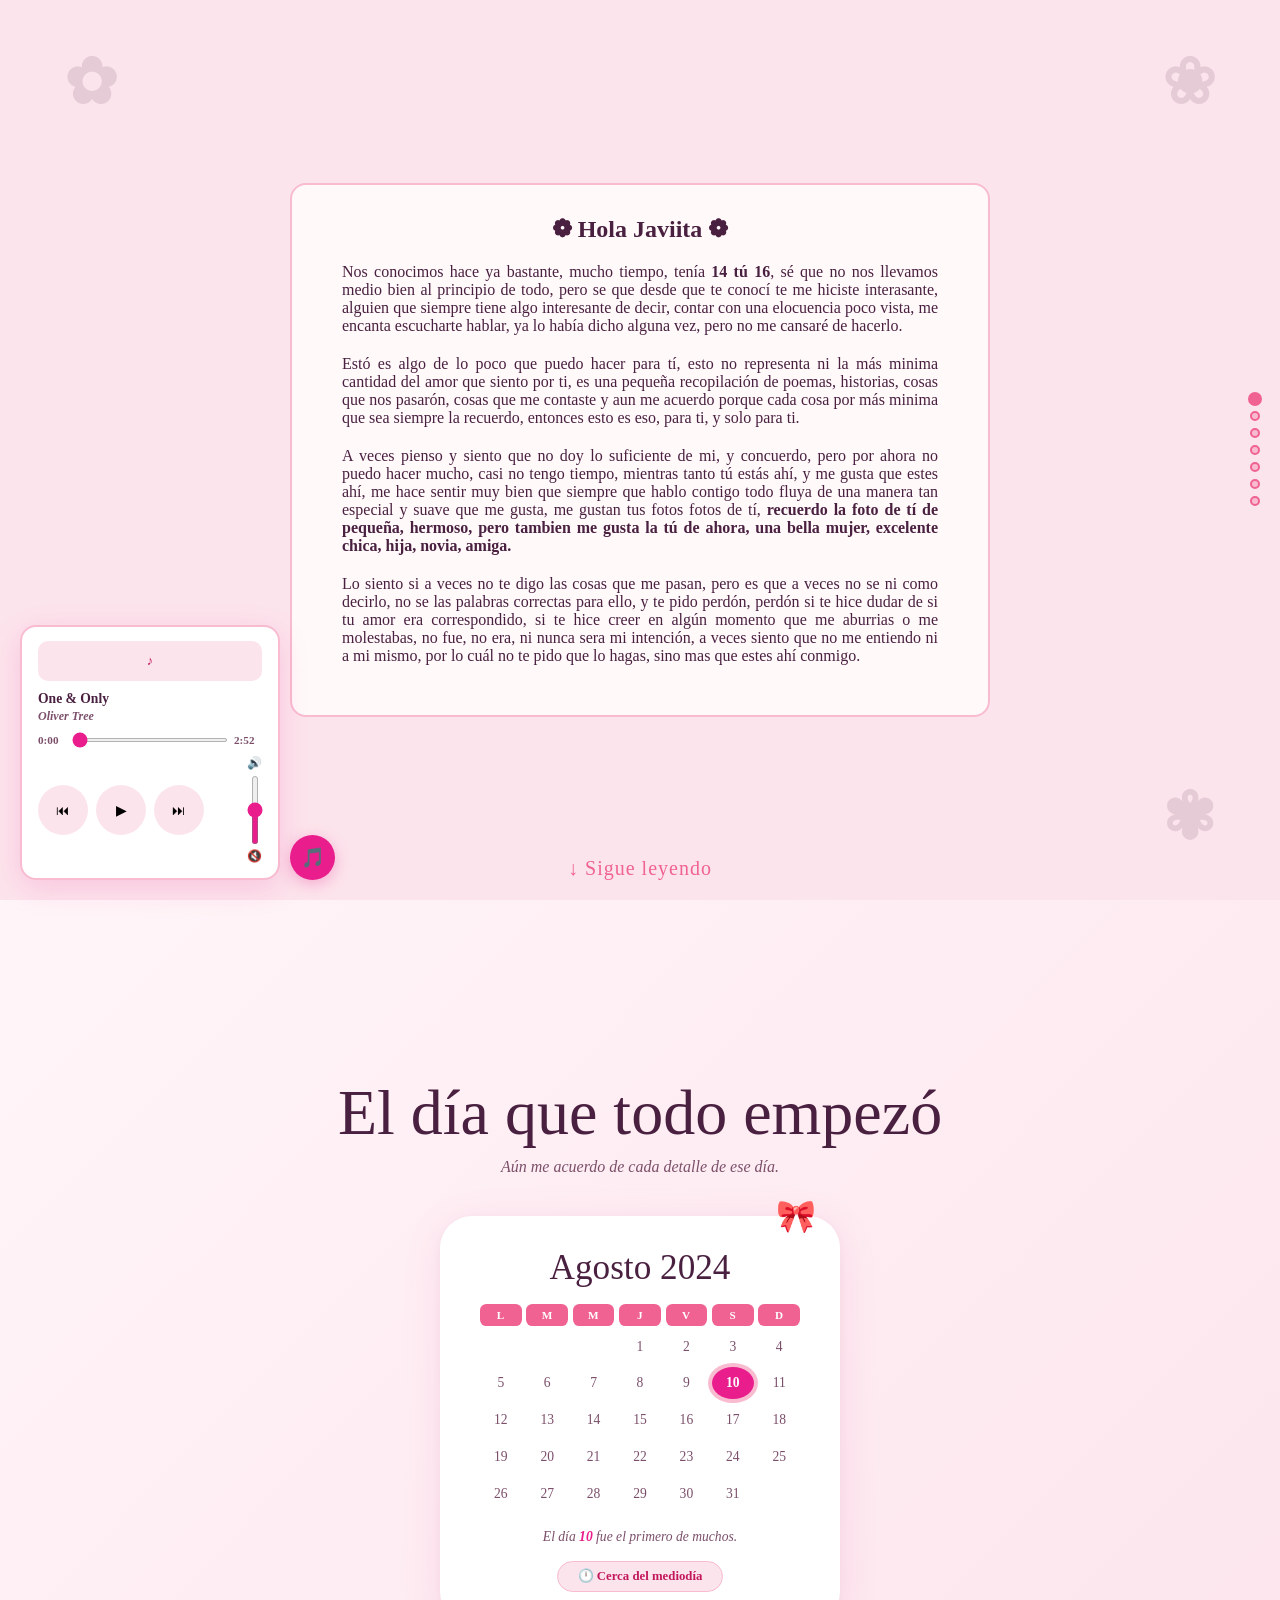
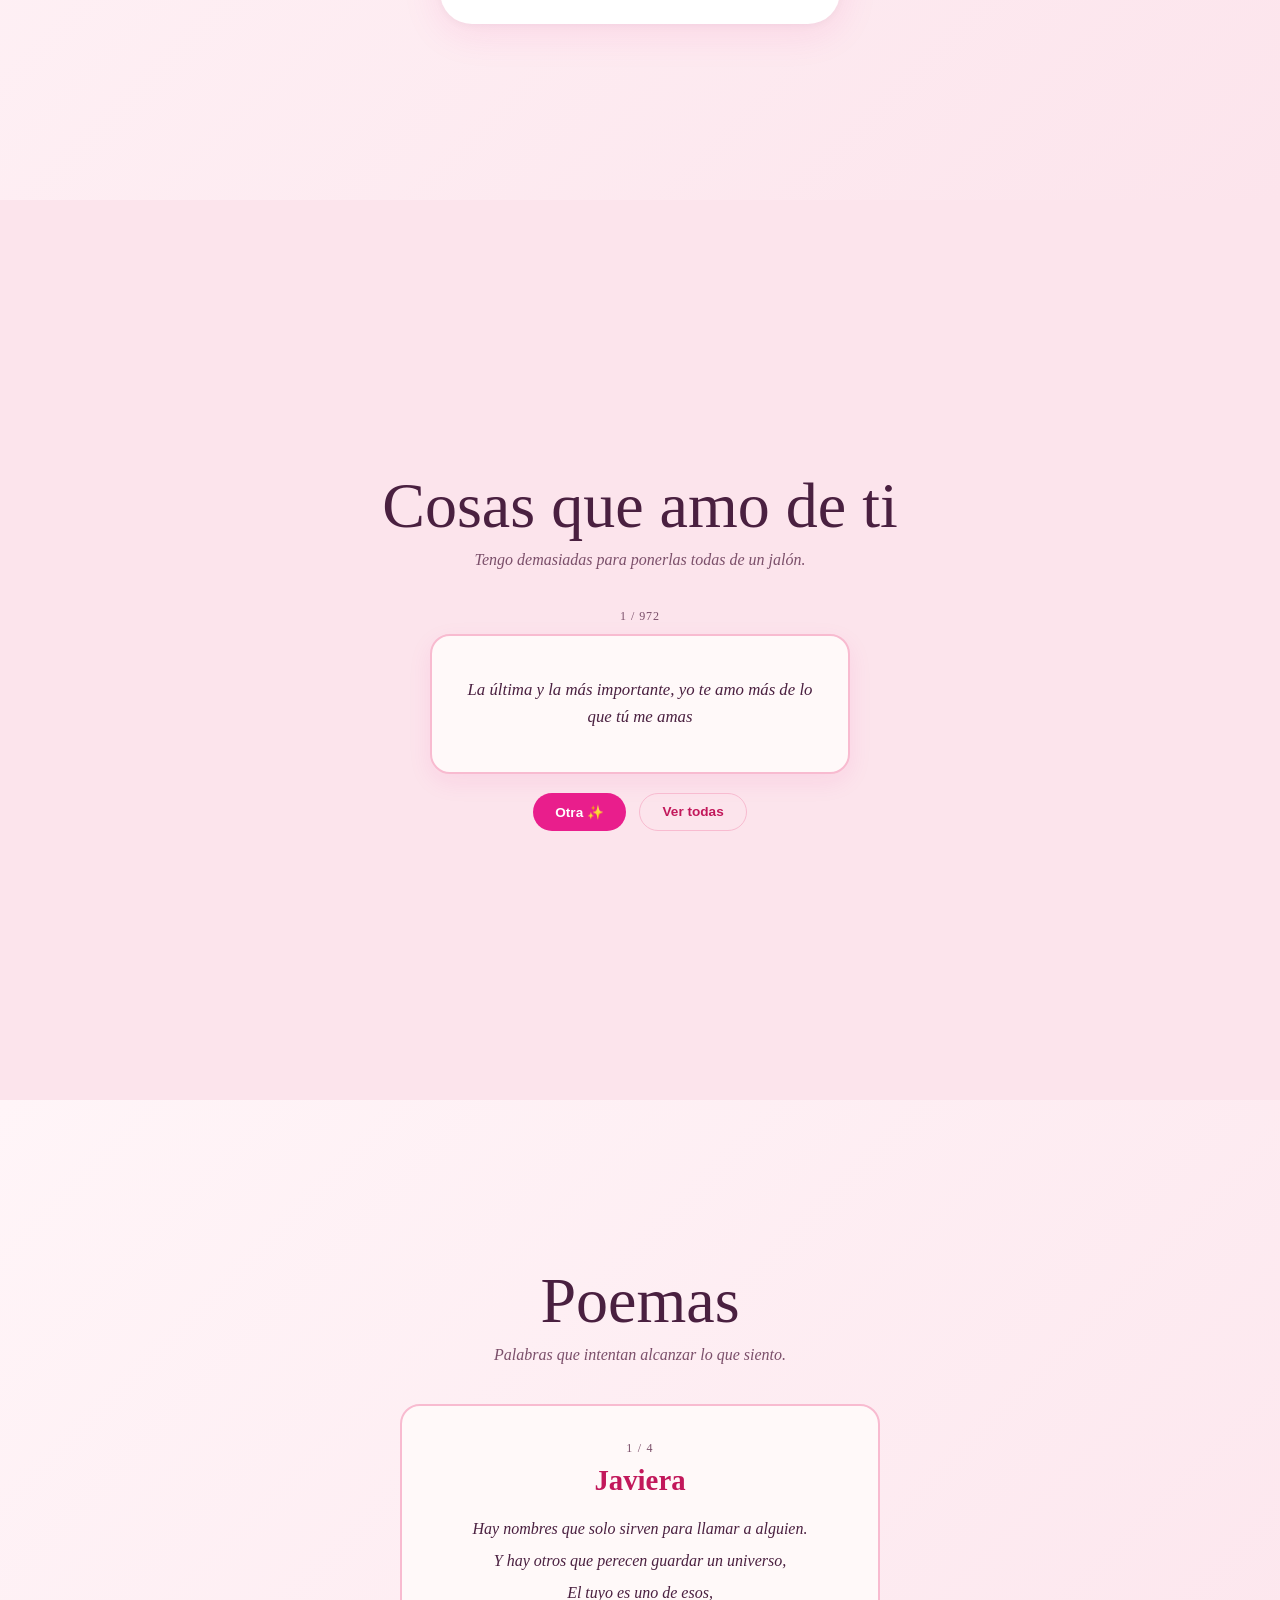
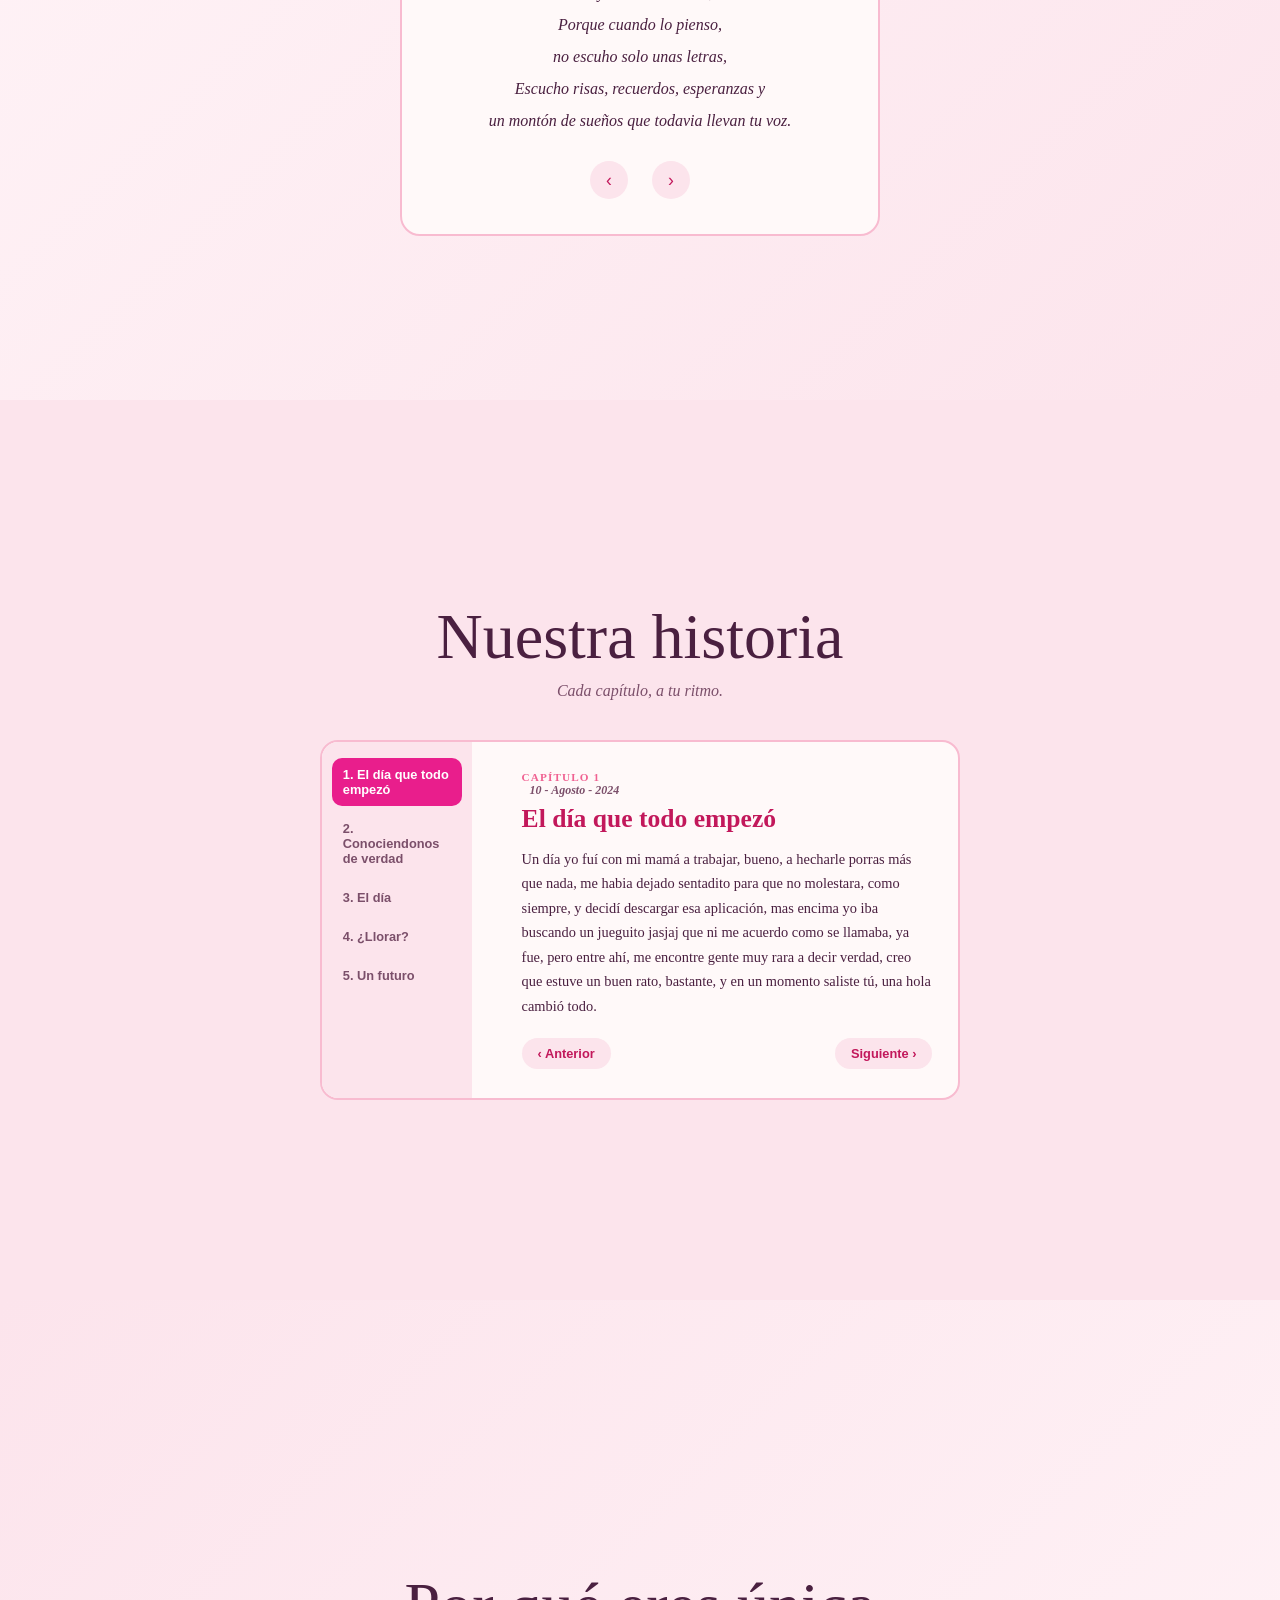
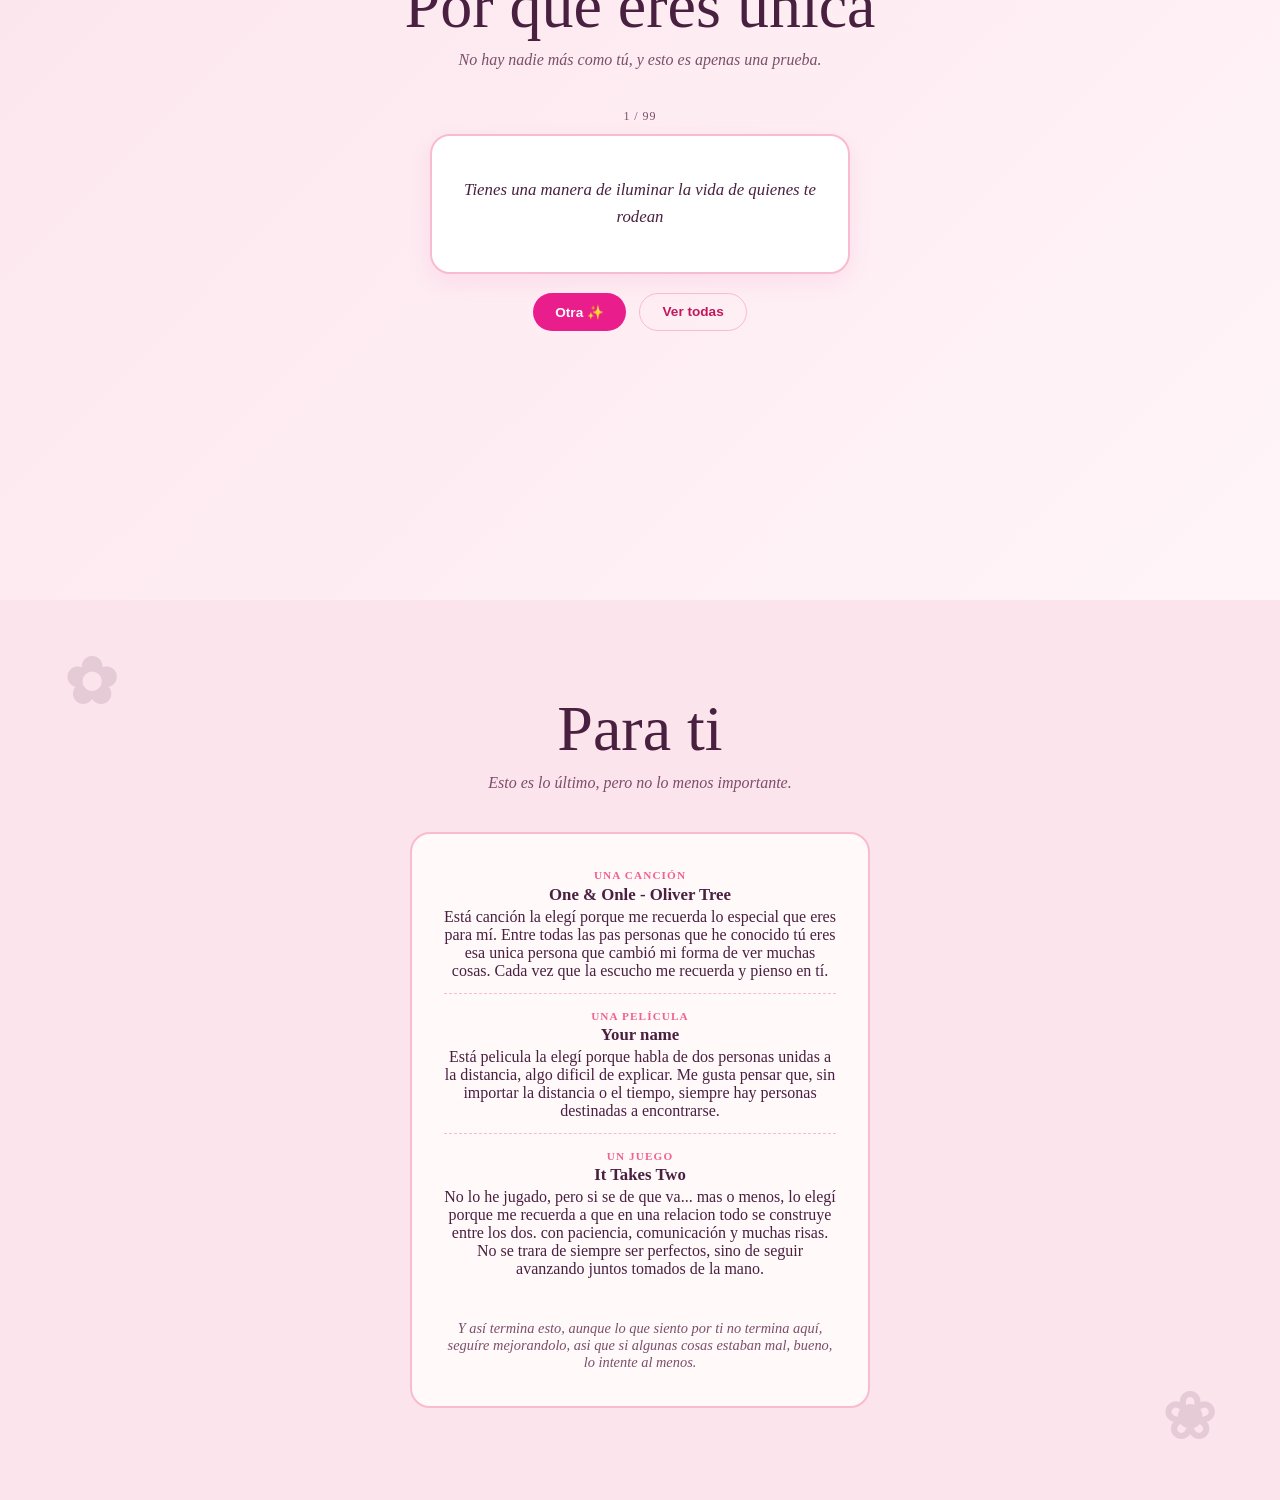
==== index.html @ 527dee8c "Add files via upload" ====
<!DOCTYPE html>
<html lang="es">
<head>
    <meta charset="UTF-8">
    <meta name="viewport" content="width=device-width, initial-scale=1.0">
    <title>Javiita</title>
    <link href="https://fonts.googleapis.com/css2?family=Nunito:ital,wght@0,200..1000;1,200..1000&display=swap" rel="stylesheet">
    <link href="https://fonts.googleapis.com/css2?family=Grenze+Gotisch:wght@100..900&display=swap" rel="stylesheet">
    <link rel="stylesheet" href="style.css">
</head>
    <!-- Antes del </body> -->
    <div class="music-player" id="musicPlayer">
      <button class="player-toggle" id="playerToggle" onclick="togglePlayer()">🎵</button>

      <div class="player-body" id="playerBody">

        <!-- Subtítulos -->
        <div class="lyrics-box" id="lyricsBox">
          <span id="lyricsLine">♪</span>
        </div>

        <!-- Info canción -->
        <div class="player-song">
          <span class="song-title" id="songTitle">Canción 1</span>
          <span class="song-artist" id="songArtist">Artista</span>
        </div>

        <!-- Barra de progreso -->
        <div class="progress-wrap">
          <span id="timeNow">0:00</span>
          <input type="range" id="progressBar" min="0" max="100" value="0"
                 oninput="seekSong(this.value)">
          <span id="timeTotal">0:00</span>
        </div>

        <!-- Controles + Volumen -->
        <div class="bottom-row">
          <div class="player-controls">
            <button onclick="prevSong()">⏮</button>
            <button id="playBtn" onclick="togglePlay()">▶</button>
            <button onclick="nextSong()">⏭</button>
          </div>
          <div class="volume-wrap">
            <span class="vol-icon">🔊</span>
            <input type="range" id="volumeSlider" class="volume-vertical"
                   min="0" max="1" step="0.01" value="0.5"
                   oninput="setVolume(this.value)">
            <span class="vol-icon">🔇</span>
          </div>
        </div>

      </div>
    </div>

    <audio id="audioPlayer"></audio>
<body>

    <!-- Navegación -->
    <nav class="nav-dots">
        <div class="nav-dot active" onclick="scrollToSection(0)" title="Inicio"></div>
        <div class="nav-dot" onclick="scrollToSection(1)" title="Cuando nos conocimos"></div>
        <div class="nav-dot" onclick="scrollToSection(2)" title="Cosas que amo de ti"></div>
        <div class="nav-dot" onclick="scrollToSection(3)" title="Poemas"></div>
        <div class="nav-dot" onclick="scrollToSection(4)" title="Nuestra historia"></div>
        <div class="nav-dot" onclick="scrollToSection(5)" title="Por qué eres única"></div>
        <div class="nav-dot" onclick="scrollToSection(6)" title="Para ti"></div>
    </nav>

    <!-- Primera Sección -->
    <section class="section section--first" id="1">

        <span class="cover-deco tl">✿</span>
        <span class="cover-deco tr">❀</span>
        <span class="cover-deco bl">❁</span>
        <span class="cover-deco br">✾</span>

        <div class="card-box">
            <div class="card-page">
                <h2>❁ Hola Javiita ❁</h2>
                <p>
                    Nos conocimos hace ya bastante, mucho tiempo, tenía <span> 14 tú 16</span>, sé que no nos llevamos medio bien
                    al principio de todo, pero se que desde que te conocí te me hiciste interasante, alguien que siempre
                    tiene algo interesante de decir, contar con una elocuencia poco vista, me encanta escucharte hablar,
                    ya lo había dicho alguna vez, pero no me cansaré de hacerlo.
                </p>

                <p>
                    Estó es algo de lo poco que puedo hacer para tí, esto no representa ni la más minima cantidad del
                    amor que siento por ti, es una pequeña recopilación de poemas, historias, cosas que nos pasarón,
                    cosas que me contaste y aun me acuerdo porque cada cosa por más minima que sea siempre la recuerdo,
                    entonces esto es eso, para ti, y solo para ti.
                </p>

                <p>
                    A veces pienso y siento que no doy lo suficiente de mi, y concuerdo, pero por ahora no puedo hacer mucho,
                    casi no tengo tiempo, mientras tanto tú estás ahí, y me gusta que estes ahí, me hace sentir muy bien que
                    siempre que hablo contigo todo fluya de una manera tan especial y suave que me gusta, me gustan tus fotos
                    fotos de tí, <span><strong>recuerdo la foto de tí de pequeña, hermoso, pero tambien me gusta la tú de ahora, una bella mujer,
                    excelente chica, hija, novia, amiga.</strong></span>
                </p>

                <p>
                    Lo siento si a veces no te digo las cosas que me pasan, pero es que a veces no se ni como decirlo, no se las
                    palabras correctas para ello, y te pido perdón, perdón si te hice dudar de si tu amor era correspondido, si te
                    hice creer en algún momento que me aburrias o me molestabas, no fue, no era, ni nunca sera mi intención, a veces
                    siento que no me entiendo ni a mi mismo, por lo cuál no te pido que lo hagas, sino mas que estes ahí conmigo.
                </p>
            </div>
        </div>

        <div class="scroll-hint">↓ Sigue leyendo</div>
    </section>

        <!-- ── SECCIÓN 2: CALENDARIO ── -->
    <section class="section section--second" id="s2">

      <div class="section-title reveal">El día que todo empezó</div>
      <p class="section-sub reveal reveal-delay-1">Aún me acuerdo de cada detalle de ese día.</p>
      <div class="calendar-wrap reveal reveal-delay-2">
        <div class="cal-month">Agosto 2024</div>
        <div class="cal-grid">
          <div class="cal-header">L</div>
          <div class="cal-header">M</div>
          <div class="cal-header">M</div>
          <div class="cal-header">J</div>
          <div class="cal-header">V</div>
          <div class="cal-header">S</div>
          <div class="cal-header">D</div>
          <!-- Week 1 -->
          <div class="cal-day empty"></div>
          <div class="cal-day empty"></div>
          <div class="cal-day empty"></div>
          <div class="cal-day">1</div>
          <div class="cal-day">2</div>
          <div class="cal-day">3</div>
          <div class="cal-day">4</div>
          <!-- Week 2 -->
          <div class="cal-day">5</div>
          <div class="cal-day">6</div>
          <div class="cal-day">7</div>
          <div class="cal-day">8</div>
          <div class="cal-day">9</div>
          <div class="cal-day special">10</div>
          <div class="cal-day">11</div>
          <!-- Week 3 -->
          <div class="cal-day">12</div>
          <div class="cal-day">13</div>
          <div class="cal-day">14</div>
          <div class="cal-day">15</div>
          <div class="cal-day">16</div>
          <div class="cal-day">17</div>
          <div class="cal-day">18</div>
          <!-- Week 4 -->
          <div class="cal-day">19</div>
          <div class="cal-day">20</div>
          <div class="cal-day">21</div>
          <div class="cal-day">22</div>
          <div class="cal-day">23</div>
          <div class="cal-day">24</div>
          <div class="cal-day">25</div>
          <!-- Week 5 -->
          <div class="cal-day">26</div>
          <div class="cal-day">27</div>
          <div class="cal-day">28</div>
          <div class="cal-day">29</div>
          <div class="cal-day">30</div>
          <div class="cal-day">31</div>
          <div class="cal-day empty"></div>
        </div>
        <p class="cal-note">El día <strong>10</strong> fue el primero de muchos.</p>
        <div class="time-bubble">🕛 Cerca del mediodía</div>
      </div>
    </section>

    <!-- ── SECCIÓN 3: COSAS QUE AMO DE TI ── -->
    <section class="section section--third" id="s3">
      <div class="section-title reveal">Cosas que amo de ti</div>
      <p class="section-sub reveal reveal-delay-1">Tengo demasiadas para ponerlas todas de un jalón.</p>

      <!-- El contenido real va en script.js, dentro del array "reasons" -->
      <div class="deck-wrap reveal reveal-delay-2" id="reasonsDeck">
        <div class="deck-count" id="reasonsCount">1 / 1</div>
        <div class="deck-card" id="reasonsCard">Cargando...</div>
        <div class="deck-actions">
          <button class="deck-btn deck-btn--main" onclick="drawReason()">Otra ✨</button>
          <button class="deck-btn deck-btn--ghost" onclick="toggleReasonsList()">Ver todas</button>
        </div>
        <div class="deck-list hidden" id="reasonsList"></div>
      </div>
    </section>
    <!-- ── SECCIÓN 4: POEMAS ── -->
    <section class="section section--fourth" id="s4">
      <div class="section-title reveal">Poemas</div>
      <p class="section-sub reveal reveal-delay-1">Palabras que intentan alcanzar lo que siento.</p>

      <!-- PERSONALIZA AQUÍ: reemplaza el poema y usa los botones para navegar entre varios -->
      <div class="poem-wrap reveal reveal-delay-2" id="poemWrap">
        <div class="poem-index" id="poemIndex">1 / 1</div>
        <h3 class="poem-title" id="poemTitle">Sin título</h3>
        <p class="poem-text" id="poemText">
          Escribe aquí tu poema,<br>
          línea por línea,<br>
          como quieras que se lea,<br>
          despacio, sin prisa.
        </p>
        <div class="poem-nav">
          <button onclick="prevPoem()">‹</button>
          <button onclick="nextPoem()">›</button>
        </div>
      </div>
    </section>

    <!-- ── SECCIÓN 5: NUESTRA HISTORIA ── -->
    <section class="section section--fifth" id="s5">
      <div class="section-title reveal">Nuestra historia</div>
      <p class="section-sub reveal reveal-delay-1">Cada capítulo, a tu ritmo.</p>

      <!-- El contenido real va en script.js, dentro del array "stories" -->
      <div class="story-layout reveal reveal-delay-2">
        <div class="story-menu" id="storyMenu"></div>
        <div class="story-viewer">
          <span class="story-chapter" id="storyChapter">Capítulo 1</span>
          <span class="story-date" id="storyDate"></span>
          <h3 class="story-title" id="storyTitle"></h3>
          <p class="story-text" id="storyText"></p>
          <div class="story-nav">
            <button onclick="prevStory()">‹ Anterior</button>
            <button onclick="nextStory()">Siguiente ›</button>
          </div>
        </div>
      </div>
    </section>

    <!-- ── SECCIÓN 6: POR QUÉ ERES ÚNICA ── -->
    <section class="section section--sixth" id="s6">
      <div class="section-title reveal">Por qué eres única</div>
      <p class="section-sub reveal reveal-delay-1">No hay nadie más como tú, y esto es apenas una prueba.</p>

      <!-- El contenido real va en script.js, dentro del array "uniqueReasons" -->
      <div class="deck-wrap deck-wrap--alt reveal reveal-delay-2" id="uniqueDeck">
        <div class="deck-count" id="uniqueCount">1 / 1</div>
        <div class="deck-card" id="uniqueCard">Cargando...</div>
        <div class="deck-actions">
          <button class="deck-btn deck-btn--main" onclick="drawUnique()">Otra ✨</button>
          <button class="deck-btn deck-btn--ghost" onclick="toggleUniqueList()">Ver todas</button>
        </div>
        <div class="deck-list hidden" id="uniqueList"></div>
      </div>
    </section>

    <!-- ── SECCIÓN 7: PARA TI (dedicatoria) ── -->
    <section class="section section--seventh" id="s7">
      <span class="cover-deco tl">✿</span>
      <span class="cover-deco br">❀</span>

      <div class="section-title reveal">Para ti</div>
      <p class="section-sub reveal reveal-delay-1">Esto es lo último, pero no lo menos importante.</p>

      <!-- PERSONALIZA AQUÍ: cambia el nombre de la canción, película y juego que le dedicas -->
      <div class="dedication-wrap reveal reveal-delay-2">
        <div class="dedication-item">
          <span class="dedication-label">Una canción</span>
          <span class="dedication-value">One & Onle - Oliver Tree</span>
          <p>Está canción la elegí porque me recuerda lo especial que eres para mí. Entre todas las pas personas que he conocido
            tú eres esa unica persona que cambió mi forma de ver muchas cosas. Cada vez que la escucho me recuerda y pienso en tí.
          </p>
        </div>
        <div class="dedication-item">
          <span class="dedication-label">Una película</span>
          <span class="dedication-value">Your name</span>
          <p>Está pelicula la elegí porque habla de dos personas unidas a la distancia, algo dificil de explicar. Me gusta pensar que, sin
            importar la distancia o el tiempo, siempre hay personas destinadas a encontrarse.
          </p>
        </div>
        <div class="dedication-item">
          <span class="dedication-label">Un juego</span>
          <span class="dedication-value">It Takes Two</span>
          <p>No lo he jugado, pero si se de que va... mas o menos, lo elegí porque me recuerda a que en una relacion todo se construye entre los dos.
            con paciencia, comunicación y muchas risas. No se trara de siempre ser perfectos, sino de seguir avanzando juntos tomados de la mano.
          </p>
        </div>
        <p class="dedication-note">Y así termina esto, aunque lo que siento por ti no termina aquí, seguíre mejorandolo, asi que si algunas cosas estaban mal, bueno, lo intente al menos.</p>
      </div>
    </section>

    <!-- Script de navegación -->
    <script src="script.js"></script>
</body>
</html>
---- style.css ----
/* === Variables === */
:root {
    --pink-soft: #fce4ec;
    --pink-mid: #f8bbd0;
    --pink-deep: #e91e8c;
    --pink-accent: #f06292;
    --pink-dark: #c2185b;
    --cream: #fff9f9;
    --text-dark: #4a2040;
    --text-mid: #7b4f6a;
    --gold: #f9c74f;
    --gold-soft: #fcdb8e;
    --gold-dark: #f9c74f;
    --title-size: 32px;
    --font-size: 16px;
}

/* === Reset === */
* { margin: 0; padding: 0; box-sizing: border-box; }

html { scroll-behavior: smooth; user-select: none; }

/* === Body === */
body {
    font-family: 'Playfair Display', serif;
    background: var(--pink-soft);
    font-size: var(--font-size);
    color: var(--text-dark);
    text-align: justify;
}

span{
  font-weight: bolder;
}

/* === Navegación === */
.nav-dots {
    position: fixed;
    right: 20px;
    top: 50%;
    transform: translateY(-50%);
    display: flex;
    flex-direction: column;
    gap: 7px;
    z-index: 100;
}

.nav-dot {
    width: 10px;
    height: 10px;
    border-radius: 50%;
    background: var(--pink-mid);
    border: 2px solid var(--pink-accent);
    cursor: pointer;
    transition: all 0.3s;
}

.nav-dot.active,
.nav-dot:hover {
    background: var(--pink-accent);
    transform: scale(1.4);
}

/* === Sections === */
section {
    min-height: 100vh;
    display: flex;
    align-items: center;
    justify-content: center;
    flex-direction: column; /* o row, según tu layout */
    padding: 50px 25px;
    overflow: hidden; /* evita scroll horizontal */
}

.section--body {
    border: 3px solid var(--text-mid);
    border-radius: 20px;
    padding: 15px;
    background: var(--pink-mid);
}

/* === Card === */
.card-box {
    width: min(80%, 700px)
}

.card-box h2{
    text-align: center;
}

.card-box p{
    margin: 20px;;
}

.card-page {
    background: var(--cream);
    border: 2px solid var(--pink-mid);
    border-radius: 16px;
    padding: 30px;
}

.scroll-hint{
    position: absolute; bottom: 20px;
    left: 50%; transform: translateX(-50%);
    font-size: 20px; color: var(--pink-accent);
    animation: bounce 2s infinite;
    letter-spacing: 1px;
}

.cover-deco{
    position: absolute;
    font-size: 4rem;
    opacity: 0.12;
    animation: spin 20s linear infinite;
}

@keyframes spin { to { transform: rotate(360deg); } }
.cover-deco.tl { top: 5%; left: 5%; }
.cover-deco.tr { top: 5%; right: 5%; }
.cover-deco.bl { bottom: 5%; left: 5%; }
.cover-deco.br { bottom: 5%; right: 5%; }


/* ── SECTION 2: CALENDARIO ── */
.section--second {
  background: linear-gradient(135deg, #fff5f8, #fce4ec);
  flex-direction: column; text-align: center;
}

.section-title {
  font-family: 'Dancing Script', cursive;
  font-size: clamp(2.5rem, 6vw, 4rem);
  color: var(--text-dark);
  margin-bottom: 0.5rem;
}
.section-sub {
  font-style: italic;
  color: var(--text-mid);
  margin-bottom: 2.5rem;
  font-size: 1rem;
}

.calendar-wrap {
  background: white;
  border-radius: 2rem;
  padding: 2rem 2.5rem;
  box-shadow: 0 8px 40px rgba(233,30,140,0.1), 0 2px 8px rgba(0,0,0,0.04);
  max-width: 400px;
  width: 100%;
  position: relative;
}
.calendar-wrap::before {
  content: '🎀';
  position: absolute; top: -1.2rem; right: 1.5rem;
  font-size: 2rem;
}

.cal-month {
  font-family: 'Dancing Script', cursive;
  font-size: 2.2rem;
  color: var(--text-dark);
  margin-bottom: 1rem;
}

.cal-grid {
  display: grid;
  grid-template-columns: repeat(7, 1fr);
  gap: 0.3rem;
  text-align: center;
}

.cal-header {
  font-size: 0.7rem;
  font-weight: 700;
  color: white;
  background: var(--pink-accent);
  border-radius: 0.4rem;
  padding: 0.3rem 0;
  letter-spacing: 0.05em;
}

.cal-day {
  font-size: 0.85rem;
  color: var(--text-mid);
  padding: 0.5rem 0.2rem;
  border-radius: 0.5rem;
  cursor: default;
  transition: all 0.2s;
  font-weight: 500;
}
.cal-day:hover { background: var(--pink-soft); }
.cal-day.empty { color: transparent; }
.cal-day.special {
  background: var(--pink-deep);
  color: white;
  font-weight: 700;
  border-radius: 50%;
  position: relative;
  animation: pulseHeart 2s infinite;
  box-shadow: 0 0 0 4px var(--pink-mid);
}
@keyframes pulseHeart {
  0%,100% { box-shadow: 0 0 0 4px var(--pink-mid); }
  50% { box-shadow: 0 0 0 8px rgba(233,30,140,0.15); }
}

.cal-note {
  margin-top: 1.2rem;
  font-size: 0.85rem;
  color: var(--text-mid);
  font-style: italic;
}
.cal-note strong { color: var(--pink-deep); }

.time-bubble {
  display: inline-block;
  margin-top: 1rem;
  background: var(--pink-soft);
  border-radius: 999px;
  padding: 0.4rem 1.2rem;
  font-size: 0.8rem;
  color: var(--pink-dark);
  font-weight: 700;
  border: 1.5px solid var(--pink-mid);
}


/* == Sección 2 - Por qué te amo? ==*/
/* === Card === */
.card-box {
    width: min(80%, 700px)
}

.card-box h2{
    text-align: center;
}

.card-box p{
    margin: 20px;;
}

.card-page {
    background: var(--cream);
    border: 2px solid var(--pink-mid);
    border-radius: 16px;
    padding: 30px;
}



/* === Mini Reproductor === */
.music-player {
  position: fixed;
  bottom: 20px;
  left: 20px;
  z-index: 200;
  display: flex;
  flex-direction: row-reverse;
  align-items: flex-end;
  gap: 10px;
}

.player-toggle {
  width: 45px;
  height: 45px;
  border-radius: 50%;
  background: var(--pink-deep);
  border: none;
  font-size: 1.2rem;
  cursor: pointer;
  box-shadow: 0 4px 15px rgba(233,30,140,0.3);
  transition: transform 0.2s;
  flex-shrink: 0;
}
.player-toggle:hover { transform: scale(1.1); }

.player-body {
  background: white;
  border-radius: 16px;
  padding: 14px 16px;
  box-shadow: 0 8px 30px rgba(233,30,140,0.15);
  border: 2px solid var(--pink-mid);
  display: flex;
  flex-direction: column;
  gap: 10px;
  width: 260px;

  overflow: hidden;
  max-height: 400px;
  opacity: 1;
  transition: max-height 0.4s ease, opacity 0.3s ease, padding 0.3s ease;
}
.player-body.hidden {
  max-height: 0;
  opacity: 0;
  padding: 0;
}

/* Subtítulos */
.lyrics-box {
  background: var(--pink-soft);
  border-radius: 10px;
  padding: 8px 12px;
  min-height: 40px;
  display: flex;
  align-items: center;
  justify-content: center;
  text-align: center;
}
#lyricsLine {
  font-size: 0.8rem;
  color: var(--pink-dark);
  font-style: italic;
  font-weight: 600;
  transition: opacity 0.3s;
}

/* Info */
.player-song { display: flex; flex-direction: column; gap: 2px; }
.song-title {
  font-size: 0.85rem;
  font-weight: 700;
  color: var(--text-dark);
  white-space: nowrap;
  overflow: hidden;
  text-overflow: ellipsis;
}
.song-artist { font-size: 0.75rem; color: var(--text-mid); font-style: italic; }

/* Progreso */
.progress-wrap {
  display: flex;
  align-items: center;
  gap: 6px;
}
.progress-wrap span {
  font-size: 0.7rem;
  color: var(--text-mid);
  min-width: 28px;
}
.progress-wrap input[type=range] {
  flex: 1;
  accent-color: var(--pink-deep);
  cursor: pointer;
  height: 4px;
}

/* Bottom row: controles + volumen */
.bottom-row {
  display: flex;
  align-items: center;
  justify-content: space-between;
  gap: 8px;
}

.player-controls {
  display: flex;
  gap: 8px;
}
.player-controls button {
  background: var(--pink-soft);
  border: none;
  border-radius: 50%;
  width: 50px;
  height: 50px;
  cursor: pointer;
  font-size: 0.85rem;
  transition: background 0.2s;
}
.player-controls button:hover { background: var(--pink-mid); }

/* Volumen vertical */
.volume-wrap {
  display: flex;
  flex-direction: column;
  align-items: center;
  gap: 4px;
}
.vol-icon { font-size: 0.75rem; }

.volume-vertical {
  writing-mode: vertical-lr;
  direction: rtl;
  appearance: slider-vertical;
  -webkit-appearance: slider-vertical;
  width: 6px;
  height: 70px;
  accent-color: var(--pink-deep);
  cursor: pointer;
}
/* ══════════════════════════════════════ */
/* ── SECCIÓN 3: COSAS QUE AMO DE TI ── */
/* ══════════════════════════════════════ */
.section--third {
  flex-direction: column;
  text-align: center;
}

/* ══════════════════════════════════════ */
/* ── SECCIÓN 4: POEMAS ── */
/* ══════════════════════════════════════ */
.section--fourth {
  flex-direction: column;
  text-align: center;
  background: linear-gradient(135deg, #fff5f8, #fce4ec);
}

.poem-wrap {
  background: var(--cream);
  border: 2px solid var(--pink-mid);
  border-radius: 20px;
  padding: 2.2rem 2rem;
  max-width: 480px;
  width: 100%;
  position: relative;
}

.poem-index {
  font-size: 0.75rem;
  color: var(--text-mid);
  letter-spacing: 0.1em;
  margin-bottom: 0.5rem;
}

.poem-title {
  font-family: 'Dancing Script', cursive;
  font-size: 1.8rem;
  color: var(--pink-dark);
  margin-bottom: 1rem;
}

.poem-text {
  font-size: 1rem;
  line-height: 2;
  color: var(--text-dark);
  font-style: italic;
  text-align: center;
}

.poem-nav {
  display: flex;
  justify-content: center;
  gap: 1.5rem;
  margin-top: 1.5rem;
}
.poem-nav button {
  background: var(--pink-soft);
  border: none;
  border-radius: 50%;
  width: 38px;
  height: 38px;
  font-size: 1.1rem;
  cursor: pointer;
  color: var(--pink-dark);
  transition: background 0.2s;
}
.poem-nav button:hover { background: var(--pink-mid); }

/* ══════════════════════════════════════ */
/* ── SECCIÓN 5: NUESTRA HISTORIA (capítulos) ── */
/* ══════════════════════════════════════ */
.section--fifth {
  flex-direction: column;
  text-align: center;
}

.story-layout {
  display: flex;
  gap: 1.5rem;
  max-width: 640px;
  width: 100%;
  text-align: left;
  background: var(--cream);
  border: 2px solid var(--pink-mid);
  border-radius: 18px;
  overflow: hidden;
  min-height: 360px;
}

.story-menu {
  flex: 0 0 150px;
  background: var(--pink-soft);
  padding: 1rem 0.6rem;
  display: flex;
  flex-direction: column;
  gap: 0.4rem;
  max-height: 420px;
  overflow-y: auto;
}

.story-menu-item {
  background: transparent;
  border: none;
  text-align: left;
  padding: 0.55rem 0.7rem;
  border-radius: 10px;
  font-size: 0.8rem;
  color: var(--text-mid);
  cursor: pointer;
  transition: background 0.2s, color 0.2s;
  font-weight: 600;
}
.story-menu-item:hover {
  background: var(--pink-mid);
}
.story-menu-item.active {
  background: var(--pink-deep);
  color: white;
}

.story-viewer {
  flex: 1;
  padding: 1.8rem 1.6rem;
  display: flex;
  flex-direction: column;
}

.story-chapter {
  font-size: 0.7rem;
  text-transform: uppercase;
  letter-spacing: 0.1em;
  color: var(--pink-accent);
  font-weight: 700;
}
.story-date {
  font-size: 0.75rem;
  color: var(--text-mid);
  font-style: italic;
  margin-left: 0.5rem;
}

.story-title {
  font-family: 'Dancing Script', cursive;
  font-size: 1.6rem;
  color: var(--pink-dark);
  margin: 0.4rem 0 0.8rem;
}

.story-text {
  font-size: 0.9rem;
  line-height: 1.7;
  color: var(--text-dark);
  flex: 1;
}

.story-nav {
  display: flex;
  justify-content: space-between;
  margin-top: 1.2rem;
}
.story-nav button {
  background: var(--pink-soft);
  border: none;
  border-radius: 999px;
  padding: 0.5rem 1rem;
  font-size: 0.8rem;
  font-weight: 600;
  color: var(--pink-dark);
  cursor: pointer;
  transition: background 0.2s;
}
.story-nav button:hover { background: var(--pink-mid); }

@media (max-width: 560px) {
  .story-layout { flex-direction: column; }
  .story-menu {
    flex-direction: row;
    flex: none;
    max-height: none;
    overflow-x: auto;
    overflow-y: visible;
  }
  .story-menu-item { flex: 0 0 auto; white-space: nowrap; }
}

/* ══════════════════════════════════════ */
/* ── SECCIÓN 6: POR QUÉ ERES ÚNICA ── */
/* ══════════════════════════════════════ */
.section--sixth {
  flex-direction: column;
  text-align: center;
  background: linear-gradient(135deg, #fce4ec, #fff5f8);
}

/* ══════════════════════════════════════ */
/* ── Mazo de tarjetas (usado en sección 3 y 6) ── */
/* ══════════════════════════════════════ */
.deck-wrap {
  max-width: 420px;
  width: 100%;
}

.deck-count {
  font-size: 0.75rem;
  color: var(--text-mid);
  letter-spacing: 0.08em;
  margin-bottom: 0.6rem;
}

.deck-card {
  background: var(--cream);
  border: 2px solid var(--pink-mid);
  border-radius: 20px;
  padding: 2.4rem 1.8rem;
  min-height: 140px;
  display: flex;
  align-items: center;
  justify-content: center;
  font-size: 1.05rem;
  line-height: 1.6;
  color: var(--text-dark);
  font-style: italic;
  transition: opacity 0.2s ease, transform 0.2s ease;
  box-shadow: 0 8px 25px rgba(233,30,140,0.08);
}
.deck-wrap--alt .deck-card { background: white; }

.deck-card.flip {
  opacity: 0;
  transform: scale(0.97);
}

.deck-actions {
  display: flex;
  justify-content: center;
  gap: 0.8rem;
  margin-top: 1.2rem;
}

.deck-btn {
  border: none;
  border-radius: 999px;
  padding: 0.65rem 1.4rem;
  font-size: 0.85rem;
  font-weight: 700;
  cursor: pointer;
  transition: transform 0.15s ease, background 0.2s ease;
}
.deck-btn:hover { transform: translateY(-2px); }

.deck-btn--main {
  background: var(--pink-deep);
  color: white;
}
.deck-btn--ghost {
  background: transparent;
  color: var(--pink-dark);
  border: 1.5px solid var(--pink-mid);
}

.deck-list {
  margin-top: 1.2rem;
  max-height: 320px;
  overflow-y: auto;
  background: white;
  border: 1.5px solid var(--pink-mid);
  border-radius: 14px;
  padding: 0.6rem 1rem;
  text-align: left;
}
.deck-list.hidden { display: none; }
.deck-list-item {
  font-size: 0.85rem;
  color: var(--text-mid);
  padding: 0.5rem 0;
  border-bottom: 1px dashed var(--pink-mid);
}
.deck-list-item:last-child { border-bottom: none; }
.deck-list-item::before {
  content: attr(data-n) ". ";
  color: var(--pink-accent);
  font-weight: 700;
}

/* ══════════════════════════════════════ */
/* ── SECCIÓN 7: PARA TI (dedicatoria) ── */
/* ══════════════════════════════════════ */
.section--seventh {
  flex-direction: column;
  text-align: center;
  position: relative;
}

.dedication-wrap {
  background: var(--cream);
  border: 2px solid var(--pink-mid);
  border-radius: 20px;
  padding: 2.2rem 2rem;
  max-width: 460px;
  width: 100%;
  display: flex;
  flex-direction: column;
  gap: 1rem;
}

.dedication-item {
  display: flex;
  flex-direction: column;
  gap: 0.2rem;
  padding-bottom: 0.8rem;
  border-bottom: 1px dashed var(--pink-mid);
}
.dedication-item:last-of-type { border-bottom: none; }

.dedication-label {
  font-size: 0.7rem;
  text-transform: uppercase;
  letter-spacing: 0.1em;
  color: var(--pink-accent);
  font-weight: 700;
}

.dedication-value {
  font-size: 1.05rem;
  color: var(--text-dark);
  font-weight: 600;
}

.dedication-note {
  margin-top: 0.8rem;
  font-style: italic;
  color: var(--text-mid);
  font-size: 0.9rem;
}

/* ══════════════════════════════════════ */
/* ── Animaciones de aparición al hacer scroll (reveal) ── */
/* ══════════════════════════════════════ */
.reveal {
  opacity: 0;
  transform: translateY(20px);
  transition: opacity 0.6s ease, transform 0.6s ease;
}
.reveal.visible {
  opacity: 1;
  transform: translateY(0);
}
.reveal-delay-1.visible { transition-delay: 0.1s; }
.reveal-delay-2.visible { transition-delay: 0.2s; }
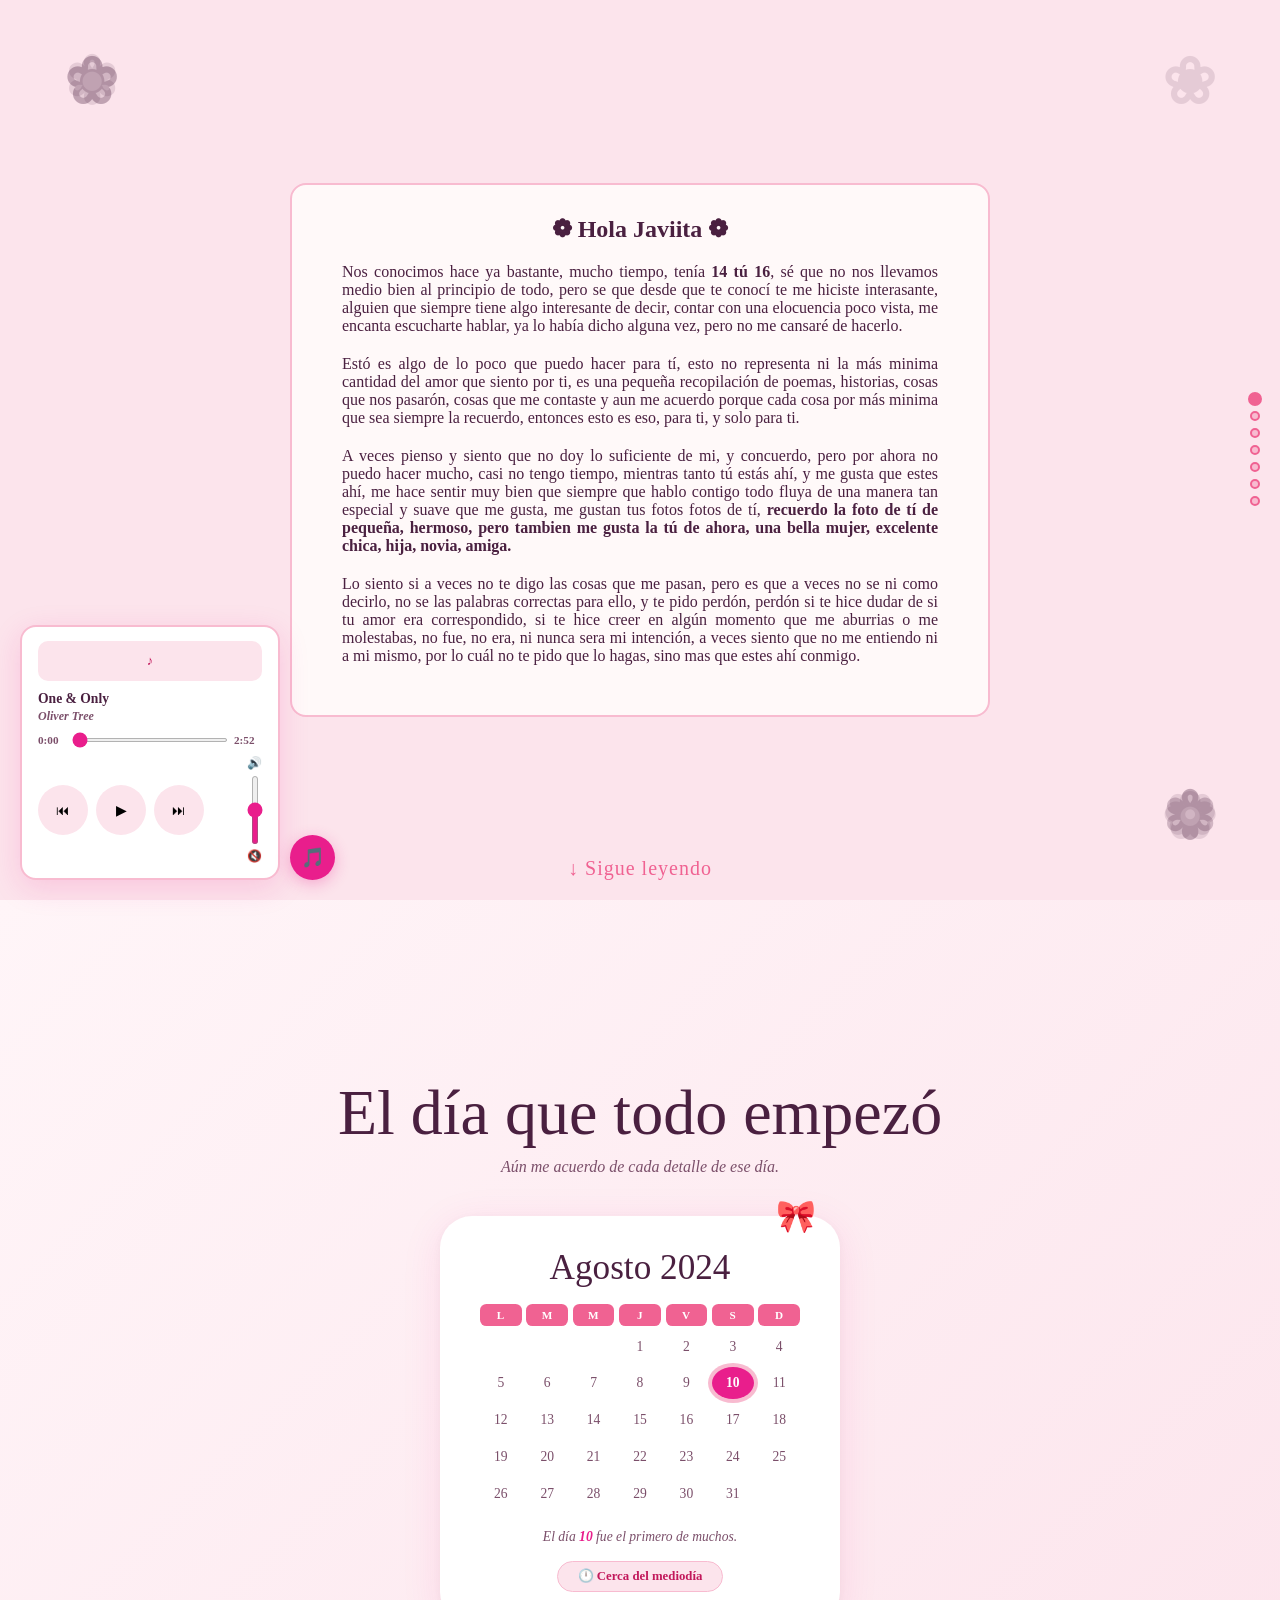
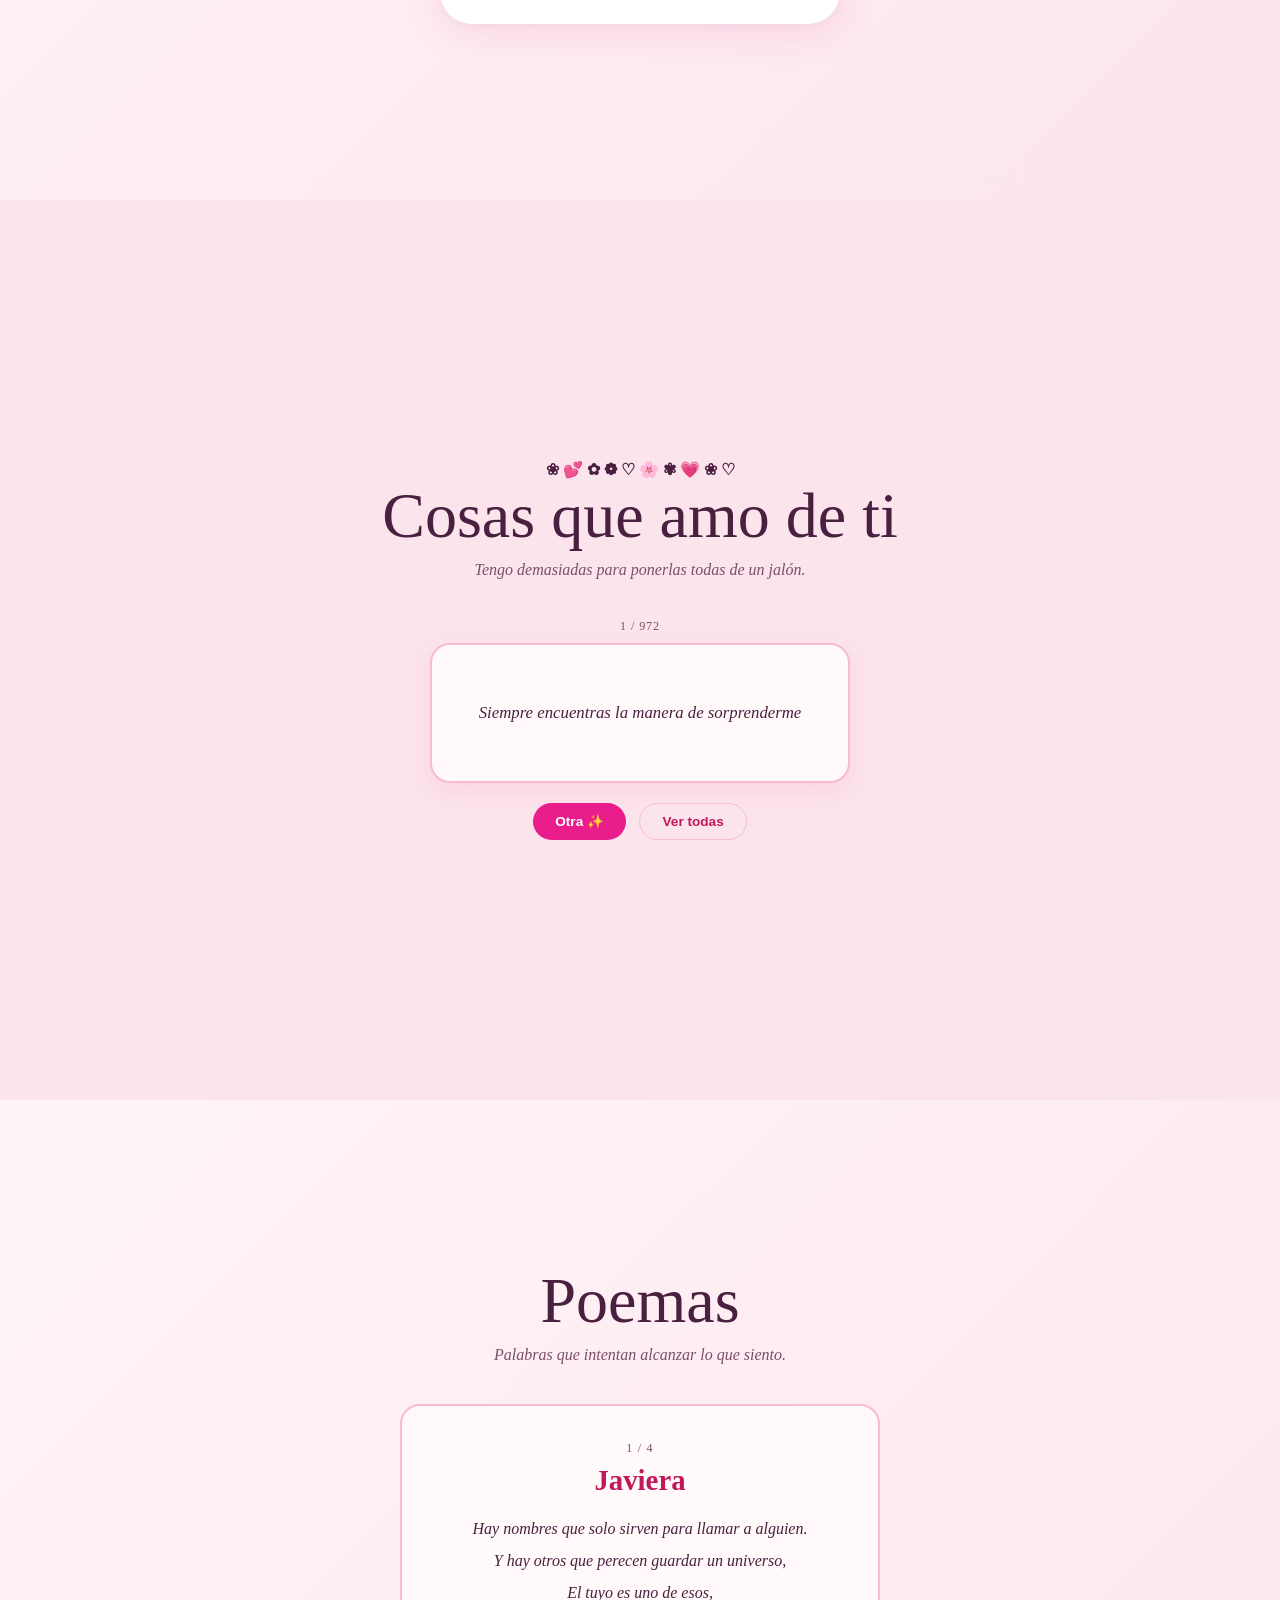
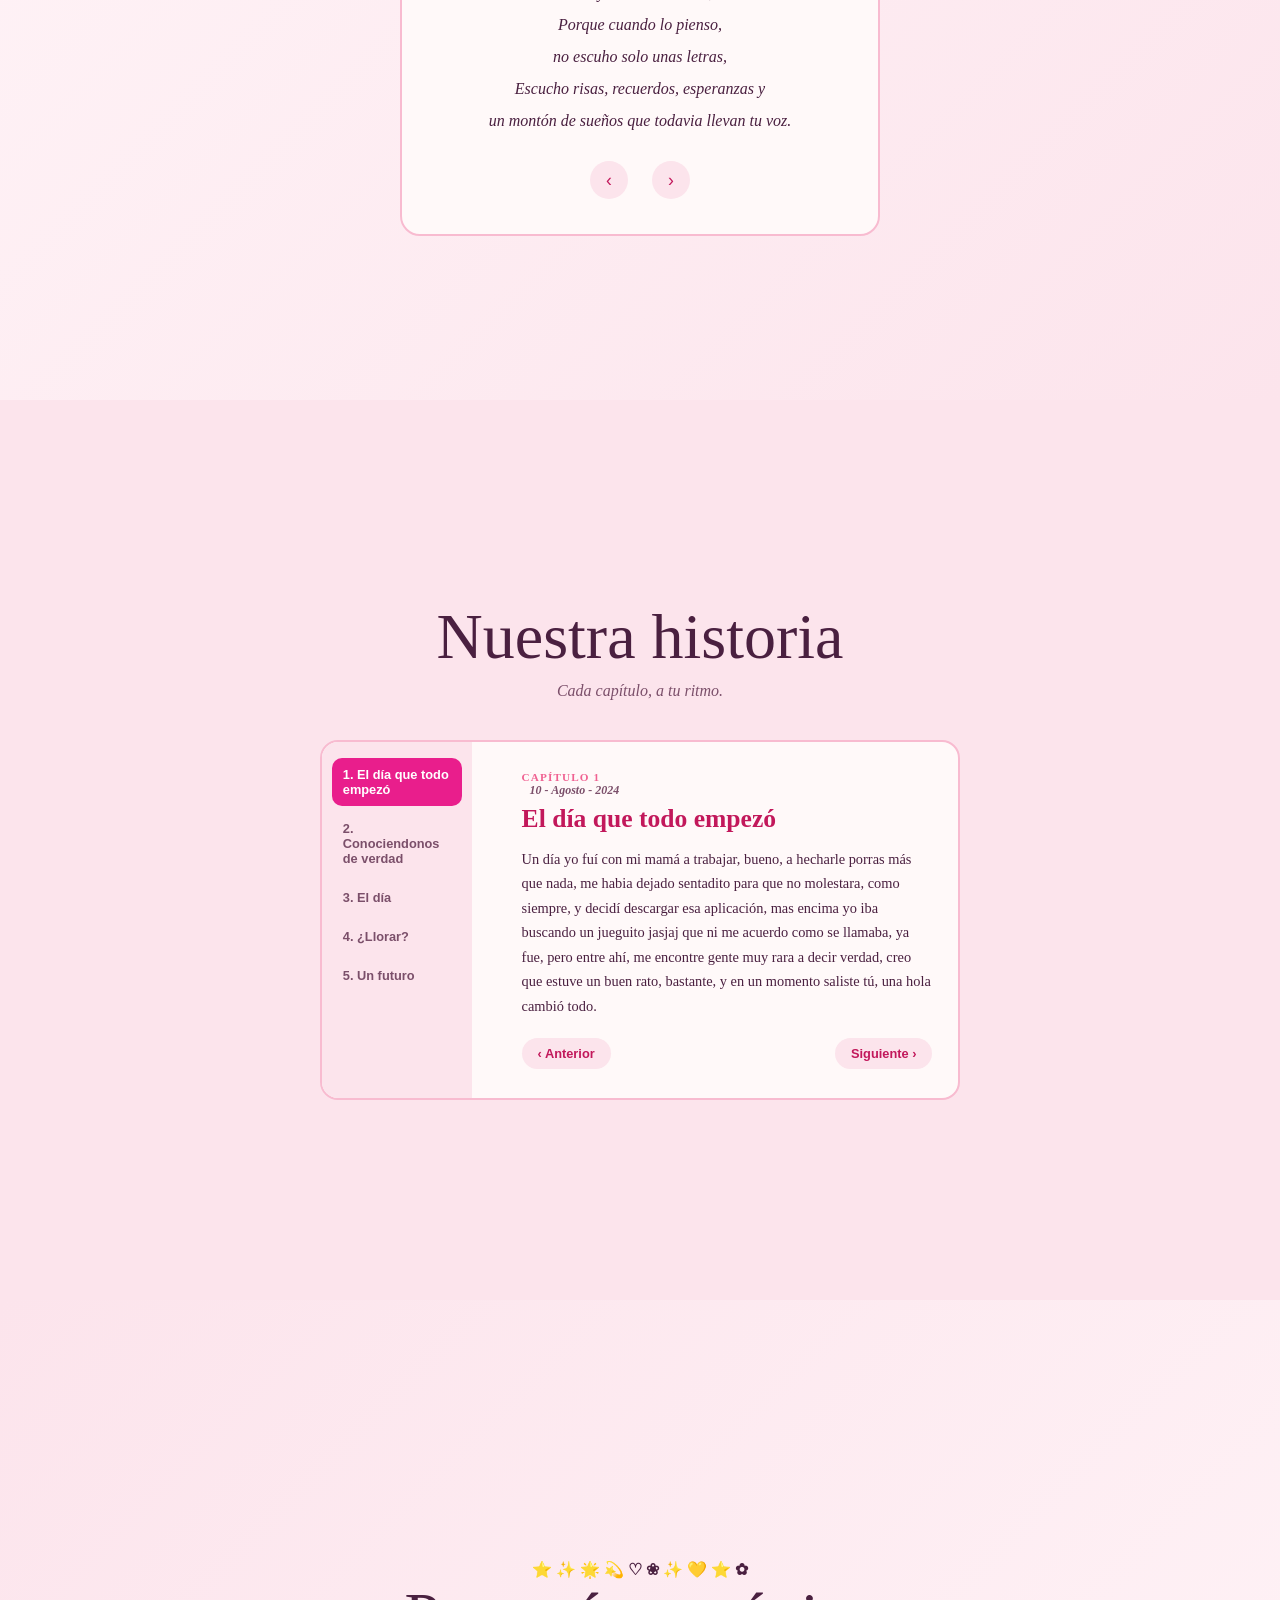
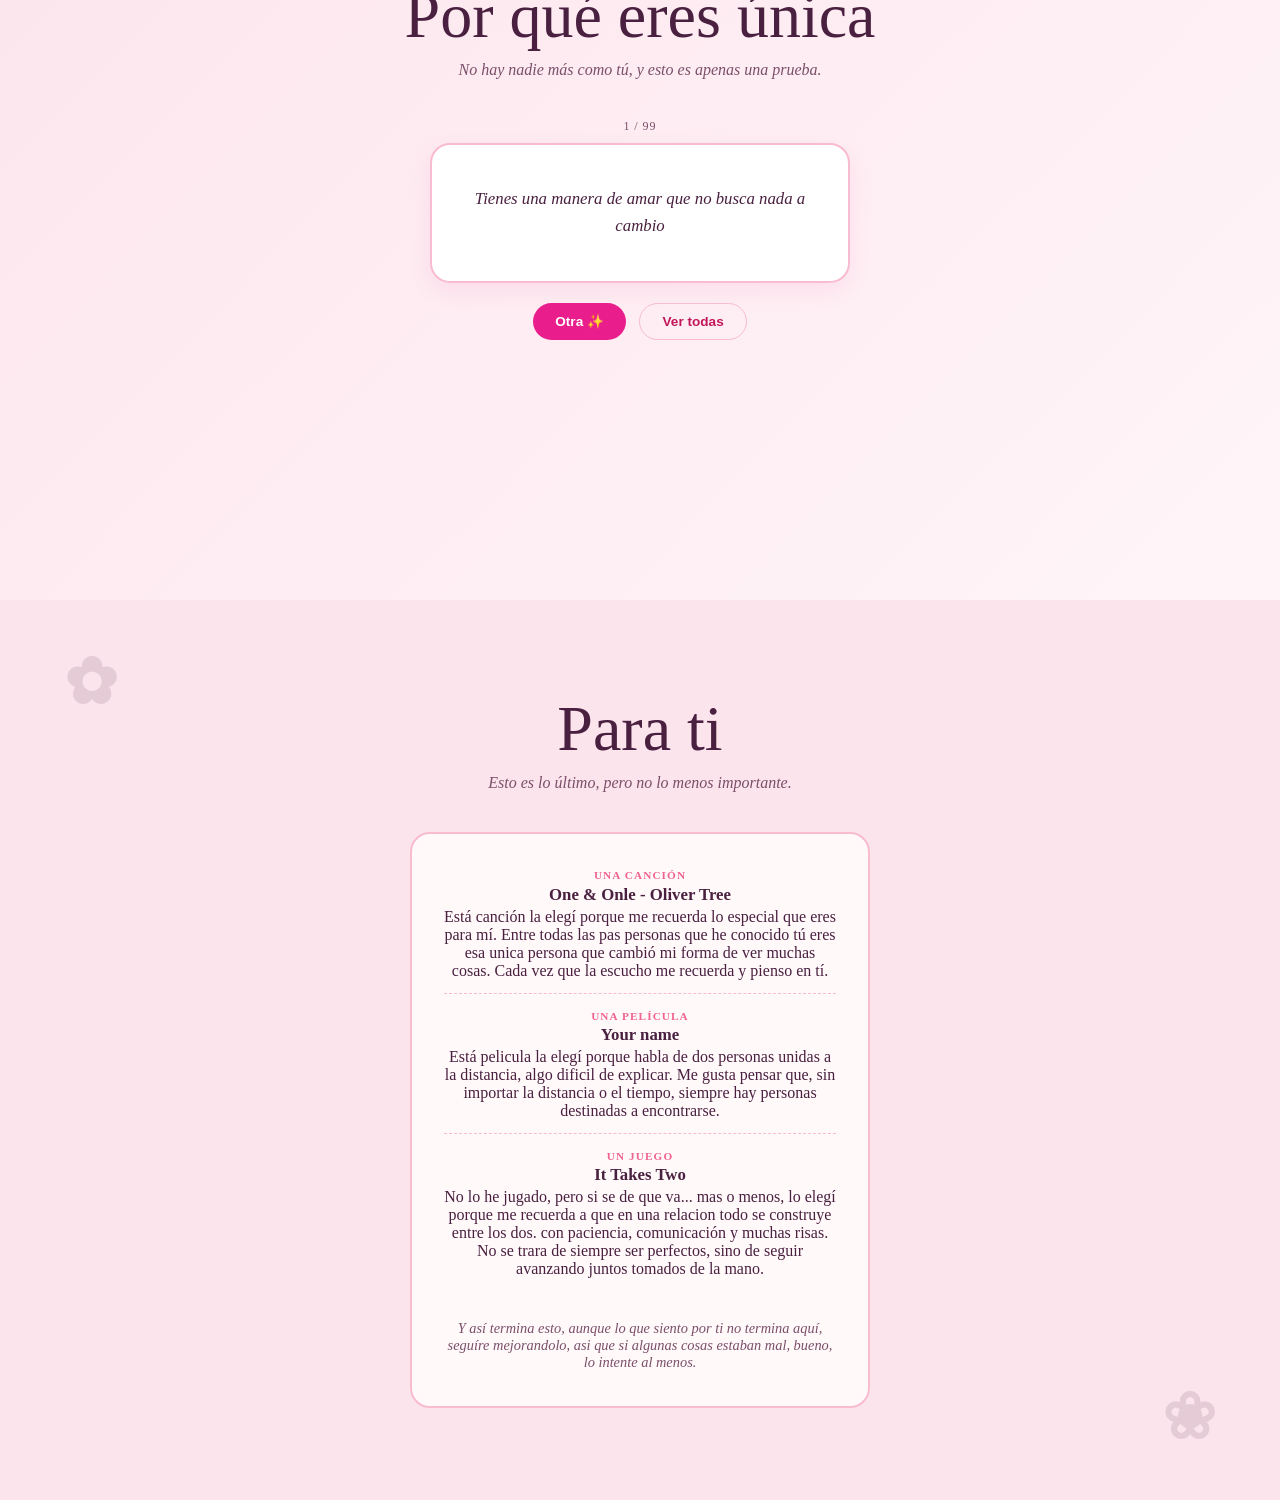
==== commit 2cd0a198: "Update index.html" ====
--- a/index.html
+++ b/index.html
@@ -113,6 +113,8 @@
 
         <!-- ── SECCIÓN 2: CALENDARIO ── -->
     <section class="section section--second" id="s2">
+        <span class="cover-deco tl">❀</span>
+        <span class="cover-deco br">✿</span>
 
       <div class="section-title reveal">El día que todo empezó</div>
       <p class="section-sub reveal reveal-delay-1">Aún me acuerdo de cada detalle de ese día.</p>
@@ -174,6 +176,20 @@
 
     <!-- ── SECCIÓN 3: COSAS QUE AMO DE TI ── -->
     <section class="section section--third" id="s3">
+
+      <div class="floating-bg" id="reasonsFloatBg" aria-hidden="true">
+        <span class="float-item">❀</span>
+        <span class="float-item">💕</span>
+        <span class="float-item">✿</span>
+        <span class="float-item">❁</span>
+        <span class="float-item">♡</span>
+        <span class="float-item">🌸</span>
+        <span class="float-item">✾</span>
+        <span class="float-item">💗</span>
+        <span class="float-item">❀</span>
+        <span class="float-item">♡</span>
+      </div>
+
       <div class="section-title reveal">Cosas que amo de ti</div>
       <p class="section-sub reveal reveal-delay-1">Tengo demasiadas para ponerlas todas de un jalón.</p>
 
@@ -190,6 +206,9 @@
     </section>
     <!-- ── SECCIÓN 4: POEMAS ── -->
     <section class="section section--fourth" id="s4">
+        <span class="cover-deco tl">✾</span>
+        <span class="cover-deco br">❁</span>
+
       <div class="section-title reveal">Poemas</div>
       <p class="section-sub reveal reveal-delay-1">Palabras que intentan alcanzar lo que siento.</p>
 
@@ -212,6 +231,9 @@
 
     <!-- ── SECCIÓN 5: NUESTRA HISTORIA ── -->
     <section class="section section--fifth" id="s5">
+        <span class="cover-deco tl">❀</span>
+        <span class="cover-deco br">✾</span>
+
       <div class="section-title reveal">Nuestra historia</div>
       <p class="section-sub reveal reveal-delay-1">Cada capítulo, a tu ritmo.</p>
 
@@ -233,6 +255,20 @@
 
     <!-- ── SECCIÓN 6: POR QUÉ ERES ÚNICA ── -->
     <section class="section section--sixth" id="s6">
+
+      <div class="floating-bg floating-bg--gold" id="uniqueFloatBg" aria-hidden="true">
+        <span class="float-item">⭐</span>
+        <span class="float-item">✨</span>
+        <span class="float-item">🌟</span>
+        <span class="float-item">💫</span>
+        <span class="float-item">♡</span>
+        <span class="float-item">❀</span>
+        <span class="float-item">✨</span>
+        <span class="float-item">💛</span>
+        <span class="float-item">⭐</span>
+        <span class="float-item">✿</span>
+      </div>
+
       <div class="section-title reveal">Por qué eres única</div>
       <p class="section-sub reveal reveal-delay-1">No hay nadie más como tú, y esto es apenas una prueba.</p>
 
@@ -286,4 +322,4 @@
     <!-- Script de navegación -->
     <script src="script.js"></script>
 </body>
-</html>+</html>
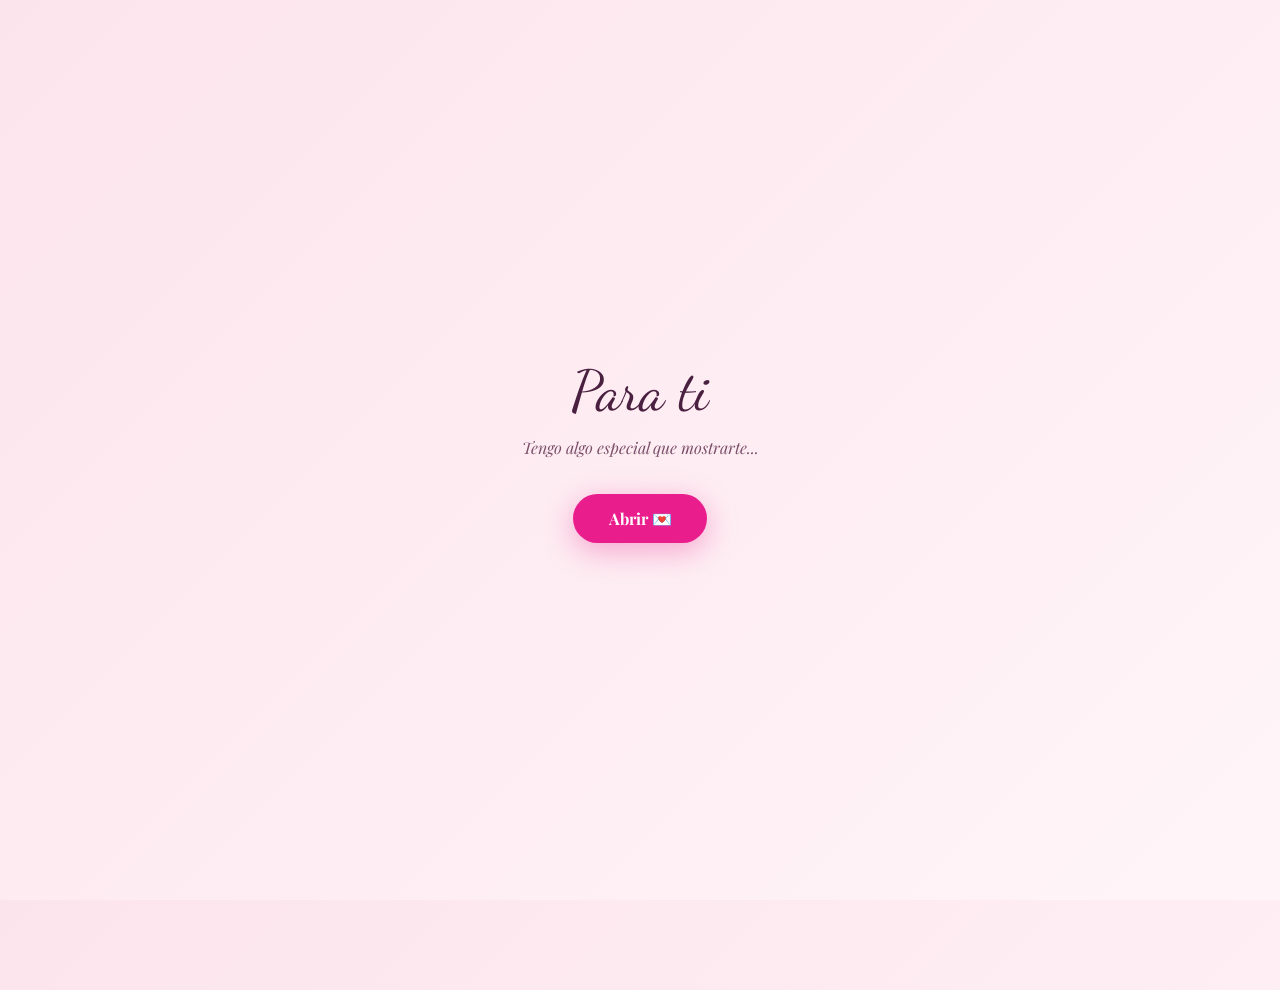
==== commit 533eb3b0: "Rename welcome.html to index.html" ====
--- a/index.html
+++ b/index.html
@@ -1,325 +1,111 @@
 <!DOCTYPE html>
 <html lang="es">
 <head>
-    <meta charset="UTF-8">
-    <meta name="viewport" content="width=device-width, initial-scale=1.0">
-    <title>Javiita</title>
-    <link href="https://fonts.googleapis.com/css2?family=Nunito:ital,wght@0,200..1000;1,200..1000&display=swap" rel="stylesheet">
-    <link href="https://fonts.googleapis.com/css2?family=Grenze+Gotisch:wght@100..900&display=swap" rel="stylesheet">
-    <link rel="stylesheet" href="style.css">
+<meta charset="UTF-8">
+<meta name="viewport" content="width=device-width, initial-scale=1.0">
+<title>Bienvenida</title>
+<link href="https://fonts.googleapis.com/css2?family=Playfair+Display:wght@400;700&family=Dancing+Script:wght@600&display=swap" rel="stylesheet">
+<style>
+    * { margin: 0; padding: 0; box-sizing: border-box; }
+
+    body {
+        font-family: 'Playfair Display', serif;
+        min-height: 100vh;
+        display: flex;
+        align-items: center;
+        justify-content: center;
+        background: linear-gradient(135deg, #fce4ec, #fff5f8);
+        overflow: hidden;
+        position: relative;
+    }
+
+    .welcome-box {
+        text-align: center;
+        z-index: 1;
+        padding: 20px;
+    }
+
+    .welcome-title {
+        font-family: 'Dancing Script', cursive;
+        font-size: clamp(2.2rem, 8vw, 3.5rem);
+        color: #4a2040;
+        margin-bottom: 0.8rem;
+    }
+
+    .welcome-sub {
+        font-style: italic;
+        color: #7b4f6a;
+        margin-bottom: 2.2rem;
+        font-size: 1rem;
+    }
+
+    .welcome-btn {
+        font-family: 'Playfair Display', serif;
+        font-size: 1rem;
+        font-weight: 700;
+        color: white;
+        background: #e91e8c;
+        border: none;
+        border-radius: 999px;
+        padding: 0.9rem 2.2rem;
+        cursor: pointer;
+        box-shadow: 0 8px 30px rgba(233,30,140,0.35);
+        transition: transform 0.2s ease, box-shadow 0.2s ease;
+    }
+
+    .welcome-btn:hover {
+        transform: translateY(-3px) scale(1.03);
+        box-shadow: 0 12px 36px rgba(233,30,140,0.45);
+    }
+
+    .welcome-btn:active {
+        transform: translateY(0) scale(0.98);
+    }
+
+    /* Corazones flotando de fondo, opcional */
+    .float-heart {
+        position: absolute;
+        bottom: -10%;
+        color: #f06292;
+        opacity: 0;
+        animation: floatUp linear infinite;
+    }
+
+    @keyframes floatUp {
+        0%   { transform: translateY(0) rotate(0deg); opacity: 0; }
+        10%  { opacity: 0.5; }
+        90%  { opacity: 0.2; }
+        100% { transform: translateY(-110vh) rotate(360deg); opacity: 0; }
+    }
+</style>
 </head>
-    <!-- Antes del </body> -->
-    <div class="music-player" id="musicPlayer">
-      <button class="player-toggle" id="playerToggle" onclick="togglePlayer()">🎵</button>
+<body>
 
-      <div class="player-body" id="playerBody">
-
-        <!-- Subtítulos -->
-        <div class="lyrics-box" id="lyricsBox">
-          <span id="lyricsLine">♪</span>
-        </div>
-
-        <!-- Info canción -->
-        <div class="player-song">
-          <span class="song-title" id="songTitle">Canción 1</span>
-          <span class="song-artist" id="songArtist">Artista</span>
-        </div>
-
-        <!-- Barra de progreso -->
-        <div class="progress-wrap">
-          <span id="timeNow">0:00</span>
-          <input type="range" id="progressBar" min="0" max="100" value="0"
-                 oninput="seekSong(this.value)">
-          <span id="timeTotal">0:00</span>
-        </div>
-
-        <!-- Controles + Volumen -->
-        <div class="bottom-row">
-          <div class="player-controls">
-            <button onclick="prevSong()">⏮</button>
-            <button id="playBtn" onclick="togglePlay()">▶</button>
-            <button onclick="nextSong()">⏭</button>
-          </div>
-          <div class="volume-wrap">
-            <span class="vol-icon">🔊</span>
-            <input type="range" id="volumeSlider" class="volume-vertical"
-                   min="0" max="1" step="0.01" value="0.5"
-                   oninput="setVolume(this.value)">
-            <span class="vol-icon">🔇</span>
-          </div>
-        </div>
-
-      </div>
+    <div class="welcome-box">
+        <div class="welcome-title">Para ti</div>
+        <div class="welcome-sub">Tengo algo especial que mostrarte...</div>
+        <button class="welcome-btn" onclick="entrar()">Abrir 💌</button>
     </div>
 
-    <audio id="audioPlayer"></audio>
-<body>
+    <script>
+        // Corazones decorativos de fondo
+        const positions = [5, 15, 28, 40, 55, 68, 80, 92];
+        positions.forEach((left, i) => {
+            const h = document.createElement('div');
+            h.className = 'float-heart';
+            h.textContent = '💗';
+            h.style.left = left + '%';
+            h.style.fontSize = (1.2 + Math.random() * 1.5) + 'rem';
+            h.style.animationDuration = (12 + Math.random() * 10) + 's';
+            h.style.animationDelay = (i * 1.3) + 's';
+            document.body.appendChild(h);
+        });
 
-    <!-- Navegación -->
-    <nav class="nav-dots">
-        <div class="nav-dot active" onclick="scrollToSection(0)" title="Inicio"></div>
-        <div class="nav-dot" onclick="scrollToSection(1)" title="Cuando nos conocimos"></div>
-        <div class="nav-dot" onclick="scrollToSection(2)" title="Cosas que amo de ti"></div>
-        <div class="nav-dot" onclick="scrollToSection(3)" title="Poemas"></div>
-        <div class="nav-dot" onclick="scrollToSection(4)" title="Nuestra historia"></div>
-        <div class="nav-dot" onclick="scrollToSection(5)" title="Por qué eres única"></div>
-        <div class="nav-dot" onclick="scrollToSection(6)" title="Para ti"></div>
-    </nav>
+        function entrar() {
+            // Cambia "index.html" por el nombre real de tu página principal
+            window.location.href = "00-page.html";
+        }
+    </script>
 
-    <!-- Primera Sección -->
-    <section class="section section--first" id="1">
-
-        <span class="cover-deco tl">✿</span>
-        <span class="cover-deco tr">❀</span>
-        <span class="cover-deco bl">❁</span>
-        <span class="cover-deco br">✾</span>
-
-        <div class="card-box">
-            <div class="card-page">
-                <h2>❁ Hola Javiita ❁</h2>
-                <p>
-                    Nos conocimos hace ya bastante, mucho tiempo, tenía <span> 14 tú 16</span>, sé que no nos llevamos medio bien
-                    al principio de todo, pero se que desde que te conocí te me hiciste interasante, alguien que siempre
-                    tiene algo interesante de decir, contar con una elocuencia poco vista, me encanta escucharte hablar,
-                    ya lo había dicho alguna vez, pero no me cansaré de hacerlo.
-                </p>
-
-                <p>
-                    Estó es algo de lo poco que puedo hacer para tí, esto no representa ni la más minima cantidad del
-                    amor que siento por ti, es una pequeña recopilación de poemas, historias, cosas que nos pasarón,
-                    cosas que me contaste y aun me acuerdo porque cada cosa por más minima que sea siempre la recuerdo,
-                    entonces esto es eso, para ti, y solo para ti.
-                </p>
-
-                <p>
-                    A veces pienso y siento que no doy lo suficiente de mi, y concuerdo, pero por ahora no puedo hacer mucho,
-                    casi no tengo tiempo, mientras tanto tú estás ahí, y me gusta que estes ahí, me hace sentir muy bien que
-                    siempre que hablo contigo todo fluya de una manera tan especial y suave que me gusta, me gustan tus fotos
-                    fotos de tí, <span><strong>recuerdo la foto de tí de pequeña, hermoso, pero tambien me gusta la tú de ahora, una bella mujer,
-                    excelente chica, hija, novia, amiga.</strong></span>
-                </p>
-
-                <p>
-                    Lo siento si a veces no te digo las cosas que me pasan, pero es que a veces no se ni como decirlo, no se las
-                    palabras correctas para ello, y te pido perdón, perdón si te hice dudar de si tu amor era correspondido, si te
-                    hice creer en algún momento que me aburrias o me molestabas, no fue, no era, ni nunca sera mi intención, a veces
-                    siento que no me entiendo ni a mi mismo, por lo cuál no te pido que lo hagas, sino mas que estes ahí conmigo.
-                </p>
-            </div>
-        </div>
-
-        <div class="scroll-hint">↓ Sigue leyendo</div>
-    </section>
-
-        <!-- ── SECCIÓN 2: CALENDARIO ── -->
-    <section class="section section--second" id="s2">
-        <span class="cover-deco tl">❀</span>
-        <span class="cover-deco br">✿</span>
-
-      <div class="section-title reveal">El día que todo empezó</div>
-      <p class="section-sub reveal reveal-delay-1">Aún me acuerdo de cada detalle de ese día.</p>
-      <div class="calendar-wrap reveal reveal-delay-2">
-        <div class="cal-month">Agosto 2024</div>
-        <div class="cal-grid">
-          <div class="cal-header">L</div>
-          <div class="cal-header">M</div>
-          <div class="cal-header">M</div>
-          <div class="cal-header">J</div>
-          <div class="cal-header">V</div>
-          <div class="cal-header">S</div>
-          <div class="cal-header">D</div>
-          <!-- Week 1 -->
-          <div class="cal-day empty"></div>
-          <div class="cal-day empty"></div>
-          <div class="cal-day empty"></div>
-          <div class="cal-day">1</div>
-          <div class="cal-day">2</div>
-          <div class="cal-day">3</div>
-          <div class="cal-day">4</div>
-          <!-- Week 2 -->
-          <div class="cal-day">5</div>
-          <div class="cal-day">6</div>
-          <div class="cal-day">7</div>
-          <div class="cal-day">8</div>
-          <div class="cal-day">9</div>
-          <div class="cal-day special">10</div>
-          <div class="cal-day">11</div>
-          <!-- Week 3 -->
-          <div class="cal-day">12</div>
-          <div class="cal-day">13</div>
-          <div class="cal-day">14</div>
-          <div class="cal-day">15</div>
-          <div class="cal-day">16</div>
-          <div class="cal-day">17</div>
-          <div class="cal-day">18</div>
-          <!-- Week 4 -->
-          <div class="cal-day">19</div>
-          <div class="cal-day">20</div>
-          <div class="cal-day">21</div>
-          <div class="cal-day">22</div>
-          <div class="cal-day">23</div>
-          <div class="cal-day">24</div>
-          <div class="cal-day">25</div>
-          <!-- Week 5 -->
-          <div class="cal-day">26</div>
-          <div class="cal-day">27</div>
-          <div class="cal-day">28</div>
-          <div class="cal-day">29</div>
-          <div class="cal-day">30</div>
-          <div class="cal-day">31</div>
-          <div class="cal-day empty"></div>
-        </div>
-        <p class="cal-note">El día <strong>10</strong> fue el primero de muchos.</p>
-        <div class="time-bubble">🕛 Cerca del mediodía</div>
-      </div>
-    </section>
-
-    <!-- ── SECCIÓN 3: COSAS QUE AMO DE TI ── -->
-    <section class="section section--third" id="s3">
-
-      <div class="floating-bg" id="reasonsFloatBg" aria-hidden="true">
-        <span class="float-item">❀</span>
-        <span class="float-item">💕</span>
-        <span class="float-item">✿</span>
-        <span class="float-item">❁</span>
-        <span class="float-item">♡</span>
-        <span class="float-item">🌸</span>
-        <span class="float-item">✾</span>
-        <span class="float-item">💗</span>
-        <span class="float-item">❀</span>
-        <span class="float-item">♡</span>
-      </div>
-
-      <div class="section-title reveal">Cosas que amo de ti</div>
-      <p class="section-sub reveal reveal-delay-1">Tengo demasiadas para ponerlas todas de un jalón.</p>
-
-      <!-- El contenido real va en script.js, dentro del array "reasons" -->
-      <div class="deck-wrap reveal reveal-delay-2" id="reasonsDeck">
-        <div class="deck-count" id="reasonsCount">1 / 1</div>
-        <div class="deck-card" id="reasonsCard">Cargando...</div>
-        <div class="deck-actions">
-          <button class="deck-btn deck-btn--main" onclick="drawReason()">Otra ✨</button>
-          <button class="deck-btn deck-btn--ghost" onclick="toggleReasonsList()">Ver todas</button>
-        </div>
-        <div class="deck-list hidden" id="reasonsList"></div>
-      </div>
-    </section>
-    <!-- ── SECCIÓN 4: POEMAS ── -->
-    <section class="section section--fourth" id="s4">
-        <span class="cover-deco tl">✾</span>
-        <span class="cover-deco br">❁</span>
-
-      <div class="section-title reveal">Poemas</div>
-      <p class="section-sub reveal reveal-delay-1">Palabras que intentan alcanzar lo que siento.</p>
-
-      <!-- PERSONALIZA AQUÍ: reemplaza el poema y usa los botones para navegar entre varios -->
-      <div class="poem-wrap reveal reveal-delay-2" id="poemWrap">
-        <div class="poem-index" id="poemIndex">1 / 1</div>
-        <h3 class="poem-title" id="poemTitle">Sin título</h3>
-        <p class="poem-text" id="poemText">
-          Escribe aquí tu poema,<br>
-          línea por línea,<br>
-          como quieras que se lea,<br>
-          despacio, sin prisa.
-        </p>
-        <div class="poem-nav">
-          <button onclick="prevPoem()">‹</button>
-          <button onclick="nextPoem()">›</button>
-        </div>
-      </div>
-    </section>
-
-    <!-- ── SECCIÓN 5: NUESTRA HISTORIA ── -->
-    <section class="section section--fifth" id="s5">
-        <span class="cover-deco tl">❀</span>
-        <span class="cover-deco br">✾</span>
-
-      <div class="section-title reveal">Nuestra historia</div>
-      <p class="section-sub reveal reveal-delay-1">Cada capítulo, a tu ritmo.</p>
-
-      <!-- El contenido real va en script.js, dentro del array "stories" -->
-      <div class="story-layout reveal reveal-delay-2">
-        <div class="story-menu" id="storyMenu"></div>
-        <div class="story-viewer">
-          <span class="story-chapter" id="storyChapter">Capítulo 1</span>
-          <span class="story-date" id="storyDate"></span>
-          <h3 class="story-title" id="storyTitle"></h3>
-          <p class="story-text" id="storyText"></p>
-          <div class="story-nav">
-            <button onclick="prevStory()">‹ Anterior</button>
-            <button onclick="nextStory()">Siguiente ›</button>
-          </div>
-        </div>
-      </div>
-    </section>
-
-    <!-- ── SECCIÓN 6: POR QUÉ ERES ÚNICA ── -->
-    <section class="section section--sixth" id="s6">
-
-      <div class="floating-bg floating-bg--gold" id="uniqueFloatBg" aria-hidden="true">
-        <span class="float-item">⭐</span>
-        <span class="float-item">✨</span>
-        <span class="float-item">🌟</span>
-        <span class="float-item">💫</span>
-        <span class="float-item">♡</span>
-        <span class="float-item">❀</span>
-        <span class="float-item">✨</span>
-        <span class="float-item">💛</span>
-        <span class="float-item">⭐</span>
-        <span class="float-item">✿</span>
-      </div>
-
-      <div class="section-title reveal">Por qué eres única</div>
-      <p class="section-sub reveal reveal-delay-1">No hay nadie más como tú, y esto es apenas una prueba.</p>
-
-      <!-- El contenido real va en script.js, dentro del array "uniqueReasons" -->
-      <div class="deck-wrap deck-wrap--alt reveal reveal-delay-2" id="uniqueDeck">
-        <div class="deck-count" id="uniqueCount">1 / 1</div>
-        <div class="deck-card" id="uniqueCard">Cargando...</div>
-        <div class="deck-actions">
-          <button class="deck-btn deck-btn--main" onclick="drawUnique()">Otra ✨</button>
-          <button class="deck-btn deck-btn--ghost" onclick="toggleUniqueList()">Ver todas</button>
-        </div>
-        <div class="deck-list hidden" id="uniqueList"></div>
-      </div>
-    </section>
-
-    <!-- ── SECCIÓN 7: PARA TI (dedicatoria) ── -->
-    <section class="section section--seventh" id="s7">
-      <span class="cover-deco tl">✿</span>
-      <span class="cover-deco br">❀</span>
-
-      <div class="section-title reveal">Para ti</div>
-      <p class="section-sub reveal reveal-delay-1">Esto es lo último, pero no lo menos importante.</p>
-
-      <!-- PERSONALIZA AQUÍ: cambia el nombre de la canción, película y juego que le dedicas -->
-      <div class="dedication-wrap reveal reveal-delay-2">
-        <div class="dedication-item">
-          <span class="dedication-label">Una canción</span>
-          <span class="dedication-value">One & Onle - Oliver Tree</span>
-          <p>Está canción la elegí porque me recuerda lo especial que eres para mí. Entre todas las pas personas que he conocido
-            tú eres esa unica persona que cambió mi forma de ver muchas cosas. Cada vez que la escucho me recuerda y pienso en tí.
-          </p>
-        </div>
-        <div class="dedication-item">
-          <span class="dedication-label">Una película</span>
-          <span class="dedication-value">Your name</span>
-          <p>Está pelicula la elegí porque habla de dos personas unidas a la distancia, algo dificil de explicar. Me gusta pensar que, sin
-            importar la distancia o el tiempo, siempre hay personas destinadas a encontrarse.
-          </p>
-        </div>
-        <div class="dedication-item">
-          <span class="dedication-label">Un juego</span>
-          <span class="dedication-value">It Takes Two</span>
-          <p>No lo he jugado, pero si se de que va... mas o menos, lo elegí porque me recuerda a que en una relacion todo se construye entre los dos.
-            con paciencia, comunicación y muchas risas. No se trara de siempre ser perfectos, sino de seguir avanzando juntos tomados de la mano.
-          </p>
-        </div>
-        <p class="dedication-note">Y así termina esto, aunque lo que siento por ti no termina aquí, seguíre mejorandolo, asi que si algunas cosas estaban mal, bueno, lo intente al menos.</p>
-      </div>
-    </section>
-
-    <!-- Script de navegación -->
-    <script src="script.js"></script>
 </body>
 </html>
